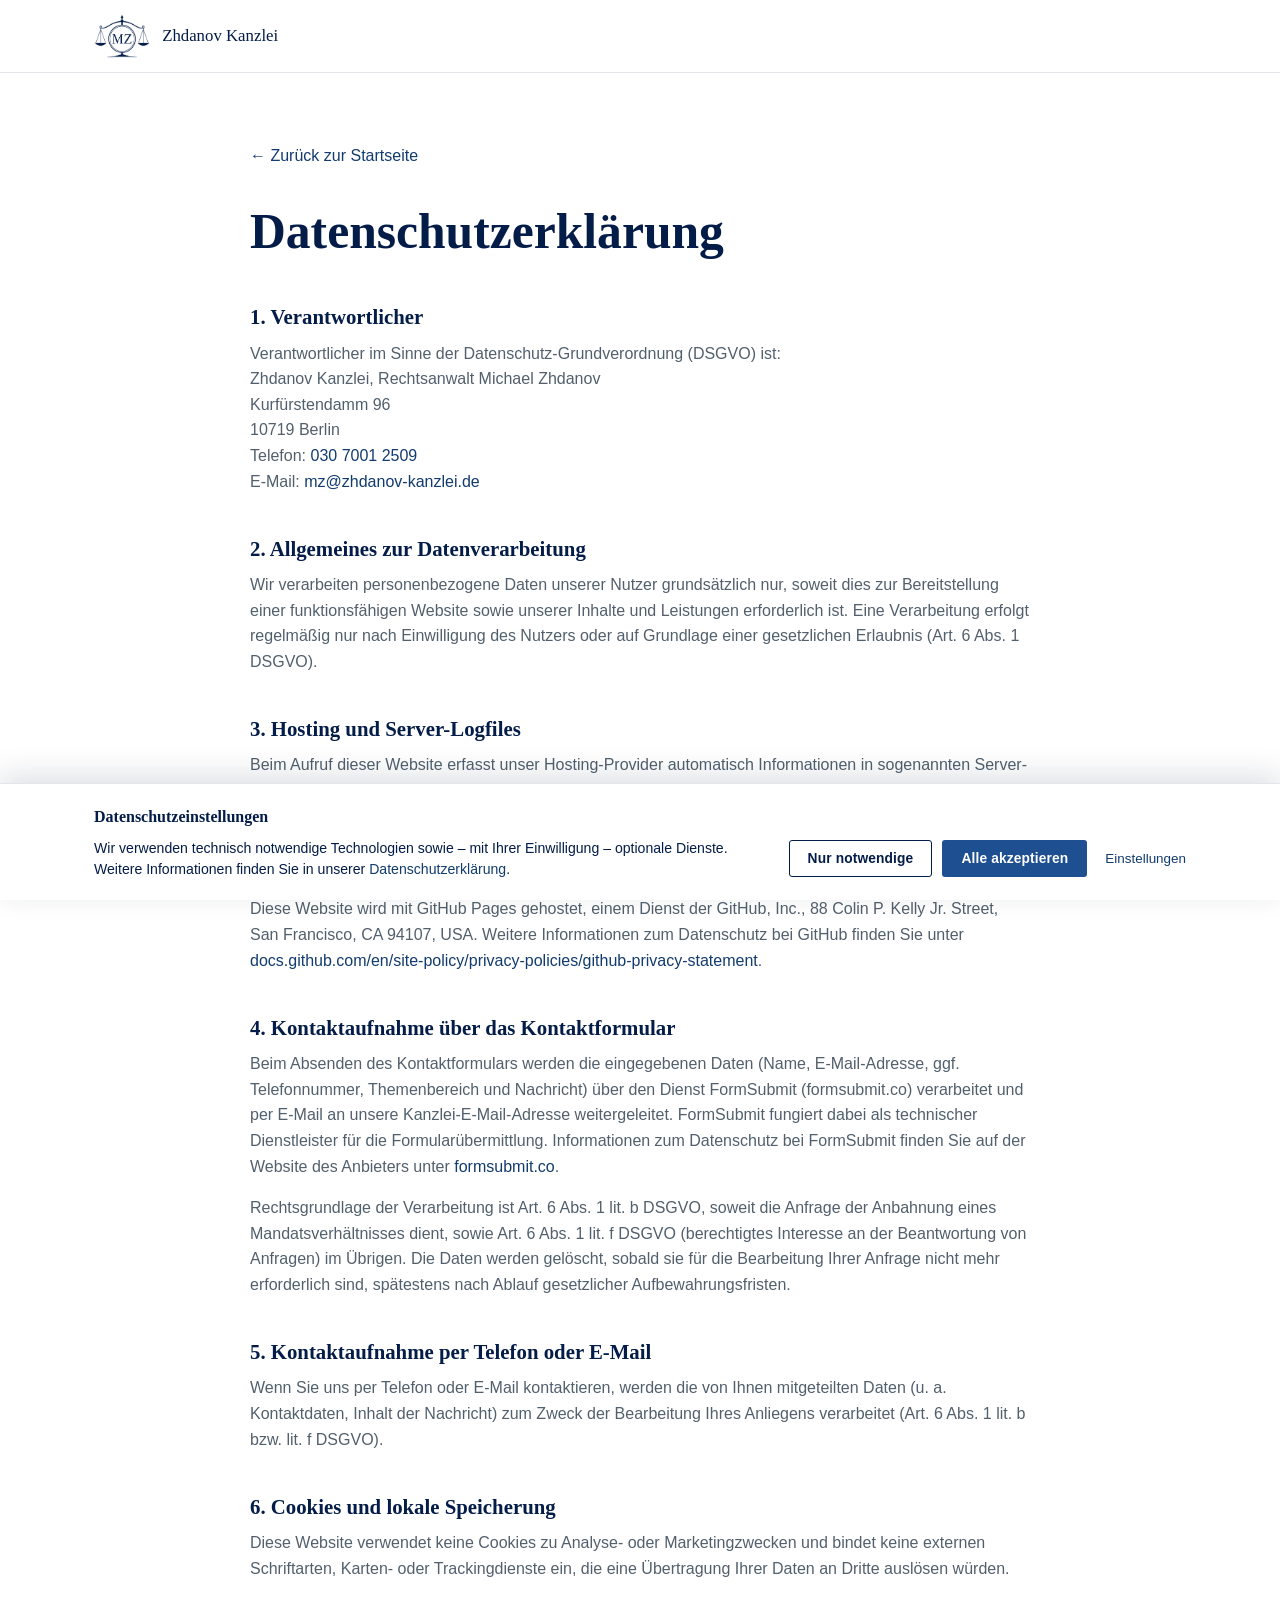
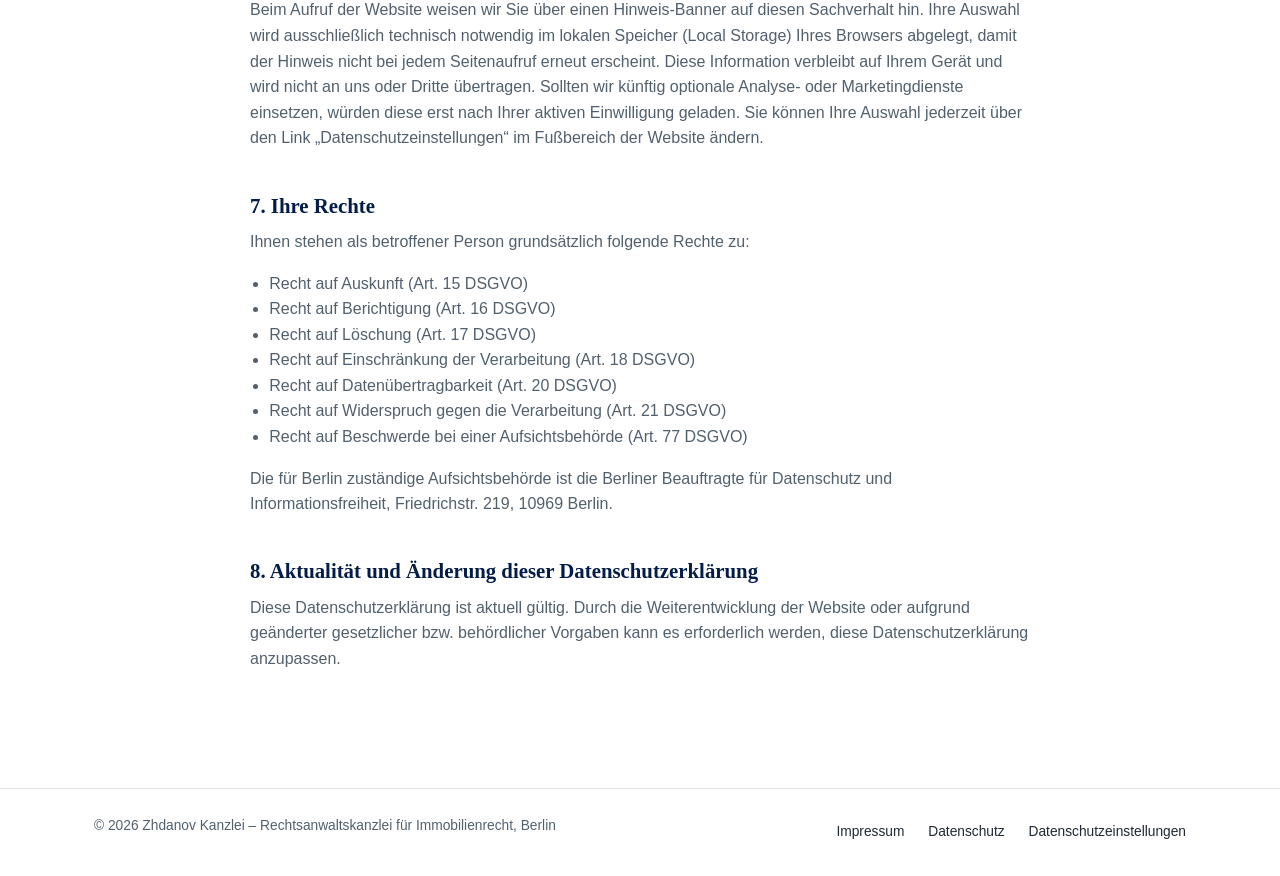
==== datenschutz.html @ c88f675e "Make the cookie banner full width on desktop Desktop: the banner is now a full-width bar anchored to" ====
<!DOCTYPE html>
<html lang="de">
<head>
<meta charset="UTF-8">
<meta name="viewport" content="width=device-width, initial-scale=1.0, viewport-fit=cover">
<title>Datenschutzerklärung | Zhdanov Kanzlei</title>
<meta name="robots" content="noindex">
<link rel="icon" type="image/png" sizes="32x32" href="img/favicon-32.png">
<link rel="icon" type="image/png" sizes="16x16" href="img/favicon-16.png">
<link rel="apple-touch-icon" sizes="180x180" href="img/favicon-180.png">
<link rel="stylesheet" href="css/styles.css">
</head>
<body>

<header class="site-header">
  <div class="container header-inner">
    <a href="index.html" class="brand">
      <img src="img/logo-mark-navy.png" alt="Zhdanov Kanzlei" class="brand-mark">
      <span class="brand-text">Zhdanov Kanzlei</span>
    </a>
  </div>
</header>

<main class="container legal-page">
  <a href="index.html" class="back-link">&larr; Zurück zur Startseite</a>
  <h1>Datenschutzerklärung</h1>

  <h2>1. Verantwortlicher</h2>
  <p>
    Verantwortlicher im Sinne der Datenschutz-Grundverordnung (DSGVO) ist:<br>
    Zhdanov Kanzlei, Rechtsanwalt Michael Zhdanov<br>
    Kurfürstendamm 96<br>
    10719 Berlin<br>
    Telefon: <a href="tel:+493070012509">030 7001 2509</a><br>
    E-Mail: <a href="mailto:mz@zhdanov-kanzlei.de">mz@zhdanov-kanzlei.de</a>
  </p>

  <h2>2. Allgemeines zur Datenverarbeitung</h2>
  <p>
    Wir verarbeiten personenbezogene Daten unserer Nutzer grundsätzlich nur, soweit dies
    zur Bereitstellung einer funktionsfähigen Website sowie unserer Inhalte und
    Leistungen erforderlich ist. Eine Verarbeitung erfolgt regelmäßig nur nach
    Einwilligung des Nutzers oder auf Grundlage einer gesetzlichen Erlaubnis
    (Art. 6 Abs. 1 DSGVO).
  </p>

  <h2>3. Hosting und Server-Logfiles</h2>
  <p>
    Beim Aufruf dieser Website erfasst unser Hosting-Provider automatisch Informationen
    in sogenannten Server-Logfiles, die Ihr Browser übermittelt (z. B. IP-Adresse,
    Datum und Uhrzeit der Anfrage, Browsertyp, verwendetes Betriebssystem, aufgerufene
    Seite). Diese Daten werden zur Sicherstellung eines störungsfreien Betriebs der
    Website sowie zur Verbesserung unseres Angebots verarbeitet (Art. 6 Abs. 1 lit. f
    DSGVO) und nicht mit anderen Datenquellen zusammengeführt.
  </p>
  <p>
    Diese Website wird mit GitHub Pages gehostet, einem Dienst der GitHub, Inc.,
    88 Colin P. Kelly Jr. Street, San Francisco, CA 94107, USA. Weitere Informationen
    zum Datenschutz bei GitHub finden Sie unter
    <a href="https://docs.github.com/en/site-policy/privacy-policies/github-privacy-statement" target="_blank" rel="noopener">docs.github.com/en/site-policy/privacy-policies/github-privacy-statement</a>.
  </p>

  <h2>4. Kontaktaufnahme über das Kontaktformular</h2>
  <p>
    Beim Absenden des Kontaktformulars werden die eingegebenen Daten (Name,
    E-Mail-Adresse, ggf. Telefonnummer, Themenbereich und Nachricht) über den
    Dienst FormSubmit (formsubmit.co) verarbeitet und per E-Mail an unsere
    Kanzlei-E-Mail-Adresse weitergeleitet. FormSubmit fungiert dabei als
    technischer Dienstleister für die Formularübermittlung. Informationen zum
    Datenschutz bei FormSubmit finden Sie auf der Website des Anbieters unter
    <a href="https://formsubmit.co" target="_blank" rel="noopener">formsubmit.co</a>.
  </p>
  <p>
    Rechtsgrundlage der Verarbeitung ist Art. 6 Abs. 1 lit. b DSGVO, soweit die Anfrage
    der Anbahnung eines Mandatsverhältnisses dient, sowie Art. 6 Abs. 1 lit. f DSGVO
    (berechtigtes Interesse an der Beantwortung von Anfragen) im Übrigen. Die Daten
    werden gelöscht, sobald sie für die Bearbeitung Ihrer Anfrage nicht mehr erforderlich
    sind, spätestens nach Ablauf gesetzlicher Aufbewahrungsfristen.
  </p>

  <h2>5. Kontaktaufnahme per Telefon oder E-Mail</h2>
  <p>
    Wenn Sie uns per Telefon oder E-Mail kontaktieren, werden die von Ihnen
    mitgeteilten Daten (u. a. Kontaktdaten, Inhalt der Nachricht) zum Zweck der
    Bearbeitung Ihres Anliegens verarbeitet (Art. 6 Abs. 1 lit. b bzw. lit. f DSGVO).
  </p>

  <h2>6. Cookies und lokale Speicherung</h2>
  <p>
    Diese Website verwendet keine Cookies zu Analyse- oder Marketingzwecken und bindet
    keine externen Schriftarten, Karten- oder Trackingdienste ein, die eine Übertragung
    Ihrer Daten an Dritte auslösen würden.
  </p>
  <p>
    Beim Aufruf der Website weisen wir Sie über einen Hinweis-Banner auf diesen Sachverhalt
    hin. Ihre Auswahl wird ausschließlich technisch notwendig im lokalen Speicher (Local
    Storage) Ihres Browsers abgelegt, damit der Hinweis nicht bei jedem Seitenaufruf erneut
    erscheint. Diese Information verbleibt auf Ihrem Gerät und wird nicht an uns oder Dritte
    übertragen. Sollten wir künftig optionale Analyse- oder Marketingdienste einsetzen, würden
    diese erst nach Ihrer aktiven Einwilligung geladen. Sie können Ihre Auswahl jederzeit über
    den Link &bdquo;Datenschutzeinstellungen&ldquo; im Fußbereich der Website ändern.
  </p>

  <h2>7. Ihre Rechte</h2>
  <p>Ihnen stehen als betroffener Person grundsätzlich folgende Rechte zu:</p>
  <ul>
    <li>Recht auf Auskunft (Art. 15 DSGVO)</li>
    <li>Recht auf Berichtigung (Art. 16 DSGVO)</li>
    <li>Recht auf Löschung (Art. 17 DSGVO)</li>
    <li>Recht auf Einschränkung der Verarbeitung (Art. 18 DSGVO)</li>
    <li>Recht auf Datenübertragbarkeit (Art. 20 DSGVO)</li>
    <li>Recht auf Widerspruch gegen die Verarbeitung (Art. 21 DSGVO)</li>
    <li>Recht auf Beschwerde bei einer Aufsichtsbehörde (Art. 77 DSGVO)</li>
  </ul>
  <p>
    Die für Berlin zuständige Aufsichtsbehörde ist die Berliner Beauftragte für
    Datenschutz und Informationsfreiheit, Friedrichstr. 219, 10969 Berlin.
  </p>

  <h2>8. Aktualität und Änderung dieser Datenschutzerklärung</h2>
  <p>
    Diese Datenschutzerklärung ist aktuell gültig. Durch die Weiterentwicklung der
    Website oder aufgrund geänderter gesetzlicher bzw. behördlicher Vorgaben kann es
    erforderlich werden, diese Datenschutzerklärung anzupassen.
  </p>
</main>

<footer class="site-footer">
  <div class="container footer-inner">
    <p>&copy; <span id="year"></span> Zhdanov Kanzlei &ndash; Rechtsanwaltskanzlei für Immobilienrecht, Berlin</p>
    <nav class="footer-nav">
      <a href="impressum.html">Impressum</a>
      <a href="datenschutz.html">Datenschutz</a>
      <button type="button" class="footer-cookie-link" id="footer-cookie-settings">Datenschutzeinstellungen</button>
    </nav>
  </div>
</footer>

<div class="cookie-banner" id="cookie-banner" role="dialog" aria-live="polite" aria-labelledby="cookie-banner-heading" aria-describedby="cookie-banner-text" hidden>
  <div class="cookie-banner-inner">
    <p class="cookie-banner-heading" id="cookie-banner-heading">Datenschutzeinstellungen</p>

    <div id="cookie-banner-actions" class="cookie-banner-row">
      <p class="cookie-banner-text" id="cookie-banner-text">
        Wir verwenden technisch notwendige Technologien sowie &ndash; mit Ihrer Einwilligung
        &ndash; optionale Dienste. Weitere Informationen finden Sie in unserer
        <a href="datenschutz.html">Datenschutzerklärung</a>.
      </p>
      <div class="cookie-banner-controls">
        <div class="cookie-banner-buttons">
          <button type="button" class="btn btn-outline cookie-btn" id="cookie-accept-necessary">Nur notwendige</button>
          <button type="button" class="btn btn-primary cookie-btn" id="cookie-accept-all">Alle akzeptieren</button>
        </div>
        <button type="button" class="cookie-settings-link" id="cookie-open-settings">Einstellungen</button>
      </div>
    </div>

    <div id="cookie-banner-settings" class="cookie-banner-row" hidden>
      <div class="cookie-banner-settings-copy">
        <div class="cookie-category">
          <div class="cookie-category-head">
            <span class="cookie-category-name">Notwendig</span>
            <span class="cookie-category-status">Immer aktiv</span>
          </div>
          <p class="cookie-category-desc">
            Erforderlich für den grundlegenden Betrieb der Website, z.&nbsp;B. um Ihre
            Cookie-Einstellungen zu speichern.
          </p>
        </div>
        <p class="cookie-settings-note">
          Aktuell setzen wir keine optionalen Analyse- oder Marketingtechnologien ein, die
          Ihrer Einwilligung bedürfen.
        </p>
      </div>
      <div class="cookie-banner-controls">
        <button type="button" class="btn btn-primary cookie-btn" id="cookie-save-settings">Auswahl speichern</button>
      </div>
    </div>
  </div>
</div>

<script src="js/cookie-consent.js"></script>
<script src="js/script.js"></script>
</body>
</html>
---- css/styles.css ----
/* ---------- Grundlagen ---------- */
:root {
  --navy: #031c48;
  --navy-light: #0d2e66;
  --navy-lighter: #17407f;
  --gold: #1d4f91;
  --gold-light: #7ba7de;
  --gold-dark: #123b6e;
  --bg: #ffffff;
  --bg-alt: #f5f7fa;
  --text: #1f2933;
  --text-muted: #52606d;
  --white: #ffffff;
  --border: #e2e6eb;
  --radius: 3px;
  --serif: Georgia, "Times New Roman", Times, serif;
  --sans: -apple-system, BlinkMacSystemFont, "Segoe UI", Roboto, Helvetica, Arial, sans-serif;
  --max-width: 1140px;
}

* { box-sizing: border-box; }
html { scroll-behavior: smooth; }

body {
  margin: 0;
  font-family: var(--sans);
  color: var(--text);
  background: var(--bg);
  line-height: 1.6;
  -webkit-font-smoothing: antialiased;
  overflow-wrap: break-word;
}

h1, h2, h3 {
  font-family: var(--serif);
  color: var(--navy);
  line-height: 1.25;
  margin: 0 0 0.5em;
  overflow-wrap: break-word;
  -webkit-hyphens: auto;
  hyphens: auto;
}

h1 {
  font-size: clamp(2rem, 4.5vw, 3.1rem);
  hyphens: manual;
  -webkit-hyphens: manual;
  overflow-wrap: normal;
  word-break: normal;
}
h2 { font-size: clamp(1.6rem, 3vw, 2.3rem); }
h3 { font-size: 1.2rem; }

p { margin: 0 0 1em; }
a { color: var(--gold-dark); text-decoration: none; }
a:hover { text-decoration: underline; }

img { max-width: 100%; display: block; }

.container {
  max-width: var(--max-width);
  margin: 0 auto;
  padding: 0 24px;
}

.section { padding: 88px 0; }
.section-alt { background: var(--bg-alt); }
.section-dark {
  background: var(--navy);
  color: #dbe2ea;
}
.section-dark h2 { color: var(--white); }

.section-eyebrow {
  text-transform: uppercase;
  letter-spacing: 0.12em;
  font-size: 0.78rem;
  font-weight: 600;
  color: var(--gold-dark);
  margin: 0 0 0.6em;
}
.section-dark .section-eyebrow { color: var(--gold-light); }

.section-lead {
  max-width: 640px;
  color: var(--text-muted);
  font-size: 1.05rem;
}


/* ---------- Buttons ---------- */
.btn {
  display: inline-block;
  padding: 14px 30px;
  border-radius: var(--radius);
  font-weight: 600;
  font-size: 0.98rem;
  letter-spacing: 0.01em;
  border: 1px solid transparent;
  cursor: pointer;
  transition: background 0.15s ease, color 0.15s ease, border-color 0.15s ease;
}

.btn-primary {
  background: var(--gold);
  color: var(--white);
}
.btn-primary:hover {
  background: var(--gold-dark);
  text-decoration: none;
}

.btn-outline {
  background: transparent;
  color: var(--navy);
  border-color: var(--navy);
}
.btn-outline:hover {
  background: var(--navy);
  color: var(--white);
  text-decoration: none;
}

.btn-block { width: 100%; }

/* ---------- Header ---------- */
.site-header {
  position: sticky;
  top: 0;
  z-index: 100;
  background: var(--white);
  border-bottom: 1px solid var(--border);
  transition: box-shadow 0.2s ease;
}
.site-header.is-scrolled { box-shadow: 0 4px 18px rgba(16,35,61,0.08); }

.header-inner {
  display: flex;
  align-items: center;
  gap: 24px;
  padding-top: 14px;
  padding-bottom: 14px;
}

.brand {
  display: flex;
  align-items: center;
  gap: 12px;
  color: var(--navy);
}
.brand:hover { text-decoration: none; }

.brand-mark {
  height: 44px;
  width: auto;
  flex-shrink: 0;
}

.brand-text {
  display: flex;
  flex-direction: column;
  font-family: var(--serif);
  font-size: 1.05rem;
  line-height: 1.2;
  color: var(--navy);
}
.brand-text small {
  font-family: var(--sans);
  color: var(--text-muted);
  font-size: 0.68rem;
  letter-spacing: 0.05em;
  text-transform: uppercase;
  margin-top: 2px;
}

.main-nav {
  display: flex;
  gap: 28px;
  margin-left: auto;
}
.main-nav a {
  color: var(--text);
  font-size: 0.94rem;
  font-weight: 500;
}
.main-nav a:hover { color: var(--gold); text-decoration: none; }

.header-phone {
  color: var(--gold);
  font-weight: 600;
  font-size: 0.92rem;
  white-space: nowrap;
}

.nav-toggle {
  display: none;
  flex-direction: column;
  justify-content: center;
  gap: 5px;
  width: 34px;
  height: 34px;
  background: none;
  border: none;
  cursor: pointer;
  padding: 0;
}
.nav-toggle span {
  display: block;
  height: 2px;
  background: var(--navy);
  border-radius: 2px;
}

/* ---------- Hero ---------- */
.hero {
  background: var(--white);
  color: var(--text);
  padding: 96px 0;
}
.hero-inner { max-width: 760px; }
.hero .eyebrow {
  text-transform: uppercase;
  letter-spacing: 0.14em;
  font-size: 0.8rem;
  font-weight: 600;
  color: var(--gold);
  margin-bottom: 0.8em;
}
.hero h1 { color: var(--navy); }
.hero-lead {
  font-size: 1.12rem;
  color: var(--text-muted);
  max-width: 520px;
}
.hero-actions {
  display: flex;
  gap: 16px;
  flex-wrap: wrap;
  margin-top: 2em;
}
.hero-actions .btn {
  min-width: 260px;
  text-align: center;
}

/* ---------- Trust bar ---------- */
.trust-bar {
  background: var(--white);
  border-bottom: 1px solid var(--border);
}
.trust-bar-inner {
  display: flex;
  flex-wrap: wrap;
  gap: 12px 36px;
  justify-content: center;
  padding: 20px 24px;
  font-family: var(--serif);
  color: var(--navy);
  font-size: 0.95rem;
  letter-spacing: 0.02em;
}
@media (max-width: 767px) {
  .trust-bar { display: none; }
}

/* ---------- Cards ---------- */
.card-grid {
  display: grid;
  grid-template-columns: repeat(auto-fit, minmax(260px, 1fr));
  gap: 28px;
  margin-top: 3em;
}

.card {
  background: var(--white);
  border: 1px solid var(--border);
  border-radius: var(--radius);
  padding: 24px 26px;
  transition: border-color 0.15s ease, transform 0.15s ease;
}
.card:hover {
  border-color: var(--gold);
  transform: translateY(-2px);
}

.card h3 { margin-top: 0; margin-bottom: 0.4em; }
.card p { color: var(--text-muted); margin: 0; font-size: 0.96rem; }

.disclaimer-note {
  margin-top: 2.5em;
  padding-top: 1.5em;
  border-top: 1px solid var(--border);
  color: var(--text-muted);
  font-size: 0.86rem;
  max-width: 720px;
}

/* ---------- About ---------- */
.about-logo {
  display: block;
  width: 100%;
  max-width: 320px;
  height: auto;
  margin: 0 auto 3.5em;
}

.about-block {
  display: flex;
  gap: 56px;
  align-items: center;
}
.about-block + .about-block {
  margin-top: 4em;
  padding-top: 4em;
  border-top: 1px solid var(--border);
}
.about-block.reverse { flex-direction: row-reverse; }
.about-block .about-media {
  flex: 0 0 260px;
  display: flex;
  justify-content: center;
}
.about-block .about-content { flex: 1 1 auto; min-width: 0; }
.about-block .about-content h3 { margin-top: 0; }

.about-portrait {
  width: 220px;
  height: 220px;
  border-radius: 50%;
  background: var(--navy);
  color: var(--gold-light);
  font-family: var(--serif);
  font-size: 3.2rem;
  display: flex;
  align-items: center;
  justify-content: center;
  border: 6px solid var(--white);
  box-shadow: 0 8px 24px rgba(16,35,61,0.18);
  overflow: hidden;
}
.about-portrait img {
  width: 100%;
  height: 100%;
  object-fit: cover;
  border-radius: 50%;
}

.about-photo {
  width: 100%;
  aspect-ratio: 4 / 5;
  border-radius: 6px;
  background: linear-gradient(160deg, var(--navy) 0%, var(--navy-lighter) 100%);
  color: var(--gold-light);
  display: flex;
  align-items: center;
  justify-content: center;
  box-shadow: 0 8px 24px rgba(16,35,61,0.18);
  overflow: hidden;
}
.about-photo img {
  width: 100%;
  height: 100%;
  object-fit: cover;
}

/* ---------- Reviews ---------- */
.reviews.section { padding: 56px 0; }

.reviews-list {
  max-width: 760px;
  margin-top: 2em;
}

.review { padding: 1.1em 0; }
.review:first-child { padding-top: 0; }
.review:last-child { padding-bottom: 0; }
.review + .review { border-top: 1px solid var(--border); }

.review-head {
  display: flex;
  align-items: center;
  gap: 12px;
  margin-bottom: 0.7em;
}
.review-avatar {
  display: flex;
  align-items: center;
  justify-content: center;
  flex-shrink: 0;
  width: 36px;
  height: 36px;
  border-radius: 50%;
  background: rgba(3, 28, 72, 0.08);
  color: var(--navy);
  font-family: var(--sans);
  font-size: 0.72rem;
  font-weight: 600;
  letter-spacing: 0.02em;
}
.review-stars {
  color: var(--gold);
  font-size: 0.82rem;
  letter-spacing: 2px;
}

.review-title {
  color: var(--navy);
  font-size: 1.05rem;
  margin: 0 0 0.25em;
}
.review-area {
  color: var(--text-muted);
  font-size: 0.8rem;
  text-transform: uppercase;
  letter-spacing: 0.06em;
  margin: 0 0 0.5em;
}
.review-text {
  color: var(--text);
  font-size: 0.96rem;
  line-height: 1.55;
  margin: 0 0 0.5em;
}
.review-footer {
  color: var(--text-muted);
  font-size: 0.82rem;
  margin: 0;
}

.reviews-more {
  display: inline-block;
  margin-top: 1.6em;
  font-size: 0.9rem;
  color: var(--gold-dark);
}

@media (max-width: 760px) {
  .reviews.section { padding: 36px 0; }
  .reviews-list { margin-top: 1.5em; }
  .review { padding: 1em 0; }
  .review-avatar { width: 32px; height: 32px; font-size: 0.68rem; }
  .review-title { font-size: 1rem; }
  .review-text { font-size: 0.94rem; line-height: 1.5; }
  .reviews-more { margin-top: 1.3em; }
}

/* ---------- Kontakt ---------- */
.kontakt-grid {
  display: grid;
  grid-template-columns: 1.1fr 0.9fr;
  gap: 56px;
}

.kontakt-list {
  list-style: none;
  padding: 0;
  margin: 2em 0 0;
  display: grid;
  gap: 22px;
}
.kontakt-list strong {
  display: block;
  color: var(--gold-light);
  font-size: 0.78rem;
  text-transform: uppercase;
  letter-spacing: 0.08em;
  margin-bottom: 4px;
}
.kontakt-list a { color: #dbe2ea; }
.kontakt-list a:hover { color: var(--gold-light); }

.kontakt-photo {
  width: 100%;
  aspect-ratio: 4 / 3;
  object-fit: cover;
  border-radius: 4px;
  margin-top: 2.5em;
  box-shadow: 0 12px 32px rgba(0,0,0,0.25);
}

.kontakt-form {
  background: var(--white);
  color: var(--text);
  border-radius: var(--radius);
  padding: 34px;
}
.kontakt-form .section-eyebrow { color: var(--gold-dark); }
.kontakt-form h2 { color: var(--navy); font-size: 1.15rem; margin-bottom: 0.8em; }

.form-row { margin-bottom: 18px; }
.form-row-split {
  display: grid;
  grid-template-columns: 1fr 1fr;
  gap: 18px;
}
.form-row-split .form-row { margin-bottom: 0; }

label {
  display: block;
  font-size: 0.86rem;
  font-weight: 600;
  color: var(--navy);
  margin-bottom: 6px;
}

input[type="text"],
input[type="email"],
input[type="tel"],
select,
textarea {
  width: 100%;
  padding: 11px 13px;
  border: 1px solid var(--border);
  border-radius: var(--radius);
  font-family: var(--sans);
  font-size: 0.96rem;
  background: var(--bg);
  color: var(--text);
}
input:focus, select:focus, textarea:focus {
  outline: 2px solid var(--gold-dark);
  outline-offset: 1px;
  border-color: var(--gold-dark);
  background: var(--white);
}
textarea { resize: vertical; }

.form-row-checkbox {
  display: flex;
  gap: 10px;
  align-items: flex-start;
}
.form-row-checkbox input {
  margin-top: 4px;
  flex-shrink: 0;
}
.form-row-checkbox label {
  font-weight: 400;
  font-size: 0.86rem;
  color: var(--text-muted);
}

.form-note {
  font-size: 0.88rem;
  font-weight: 600;
  min-height: 1.2em;
  color: var(--gold-dark);
}
.form-note.error { color: #b3422f; }

.form-hint {
  font-size: 0.8rem;
  color: var(--text-muted);
  margin-top: 12px;
  margin-bottom: 0;
}

/* ---------- Footer ---------- */
.site-footer {
  background: var(--white);
  color: var(--text-muted);
  border-top: 1px solid var(--border);
  padding: 26px 0;
}
.footer-inner {
  display: flex;
  flex-wrap: wrap;
  gap: 12px 24px;
  justify-content: space-between;
  align-items: center;
  font-size: 0.86rem;
}
.footer-nav a {
  color: var(--text);
  margin-left: 20px;
}
.footer-nav a:first-child { margin-left: 0; }

.footer-cookie-link {
  margin-left: 20px;
  padding: 0;
  border: none;
  background: none;
  font-family: inherit;
  font-size: inherit;
  color: var(--text);
  cursor: pointer;
}
.footer-cookie-link:hover { text-decoration: underline; }

/* ---------- Cookie consent banner ---------- */
.cookie-banner {
  position: fixed;
  left: 0;
  right: 0;
  bottom: 0;
  z-index: 800;
  width: 100%;
  max-height: calc(100vh - 32px);
  overflow-y: auto;
  background: var(--white);
  border-top: 1px solid var(--border);
  box-shadow: 0 -8px 28px rgba(16, 35, 61, 0.14);
}
.cookie-banner-inner {
  max-width: var(--max-width);
  margin: 0 auto;
  padding: 20px 24px;
}

.cookie-banner-heading {
  font-family: var(--serif);
  color: var(--navy);
  font-size: 1rem;
  font-weight: 700;
  margin: 0 0 0.5em;
}

.cookie-banner-row {
  display: flex;
  align-items: center;
  gap: 32px;
}
.cookie-banner-row[hidden] { display: none; }
.cookie-banner-text {
  flex: 1 1 420px;
  color: var(--navy);
  font-size: 0.88rem;
  line-height: 1.5;
  margin: 0;
}
.cookie-banner-settings-copy { flex: 1 1 420px; }

.cookie-banner-controls {
  display: flex;
  align-items: center;
  gap: 18px;
  flex-shrink: 0;
}
.cookie-banner-buttons {
  display: flex;
  gap: 10px;
}
.cookie-btn {
  padding: 10px 18px;
  font-size: 0.86rem;
  white-space: nowrap;
}

.cookie-settings-link {
  padding: 0;
  border: none;
  background: none;
  font-family: inherit;
  font-size: 0.84rem;
  color: var(--gold-dark);
  cursor: pointer;
  white-space: nowrap;
}
.cookie-settings-link:hover { text-decoration: underline; }

.cookie-category {
  padding-bottom: 0.7em;
  margin-bottom: 0.7em;
  border-bottom: 1px solid var(--border);
}
.cookie-category-head {
  display: flex;
  align-items: center;
  justify-content: space-between;
  gap: 12px;
  margin-bottom: 0.35em;
}
.cookie-category-name {
  color: var(--navy);
  font-weight: 600;
  font-size: 0.92rem;
}
.cookie-category-status {
  color: var(--text-muted);
  font-size: 0.7rem;
  text-transform: uppercase;
  letter-spacing: 0.06em;
  white-space: nowrap;
}
.cookie-category-desc {
  color: var(--text-muted);
  font-size: 0.84rem;
  line-height: 1.5;
  margin: 0;
}
.cookie-settings-note {
  color: var(--text-muted);
  font-size: 0.84rem;
  line-height: 1.5;
  margin: 0;
}

@media (max-width: 760px) {
  .cookie-banner {
    left: 16px;
    right: 16px;
    bottom: calc(16px + env(safe-area-inset-bottom));
    width: auto;
    border-top: none;
    border: 1px solid var(--border);
    border-radius: 8px;
    box-shadow: 0 12px 32px rgba(16, 35, 61, 0.18);
  }
  .cookie-banner-inner { max-width: none; padding: 18px 18px; }
  .cookie-banner-row { flex-direction: column; align-items: stretch; gap: 14px; }
  .cookie-banner-text,
  .cookie-banner-settings-copy { flex: auto; }
  .cookie-banner-controls { flex-direction: column; align-items: stretch; gap: 12px; }
  .cookie-banner-buttons { flex-direction: column; }
  .cookie-btn { width: 100%; }
  .cookie-settings-link { text-align: center; }
}

/* ---------- Legal pages ---------- */
.legal-page {
  padding: 70px 0 100px;
  max-width: 780px;
  margin: 0 auto;
}
.legal-page h1 { margin-bottom: 0.3em; }
.legal-page h2 {
  font-size: 1.3rem;
  margin-top: 2em;
}
.legal-page p, .legal-page li { color: var(--text-muted); }
.legal-page ul { padding-left: 1.2em; }
.back-link { display: inline-block; margin-bottom: 2em; }
.placeholder {
  background: #fdf1e0;
  color: #7a5210;
  padding: 1px 6px;
  border-radius: 3px;
  font-weight: 600;
}

/* ---------- Responsive ---------- */
@media (max-width: 900px) {
  .about-block, .about-block.reverse {
    flex-direction: column;
    align-items: flex-start;
  }
  .about-block .about-media { flex-basis: auto; width: 200px; }
  .about-portrait { width: 150px; height: 150px; font-size: 2.2rem; }
  .kontakt-grid { grid-template-columns: 1fr; }
}

@media (max-width: 760px) {
  .main-nav {
    position: absolute;
    top: 100%;
    left: 0;
    right: 0;
    background: var(--white);
    flex-direction: column;
    padding: 12px 24px 20px;
    gap: 14px;
    display: none;
    border-bottom: 1px solid var(--border);
    box-shadow: 0 4px 18px rgba(16,35,61,0.08);
  }
  .main-nav a { color: var(--text); }
  .main-nav.is-open { display: flex; }
  .nav-toggle { display: flex; }
  .header-phone { display: none; }
  .form-row-split { grid-template-columns: 1fr; }
  .section { padding: 60px 0; }

  .hero { padding-top: 48px; }

  .hero h1 {
    font-size: clamp(30px, 9.5vw, 42px);
    line-height: 1.06;
    word-break: normal;
    overflow-wrap: normal;
    hyphens: none;
    -webkit-hyphens: none;
  }

  .card { padding: 18px 20px; }
  .card-grid { gap: 18px; }

  .about-block:not(.reverse) { gap: 36px; }
  .about-block:not(.reverse) .about-media {
    width: 82%;
    align-self: flex-start;
  }

  .about-logo {
    max-width: 210px;
    margin: 0 auto 1.75em;
  }
  #ueber-uns { padding-top: 36px; }
}
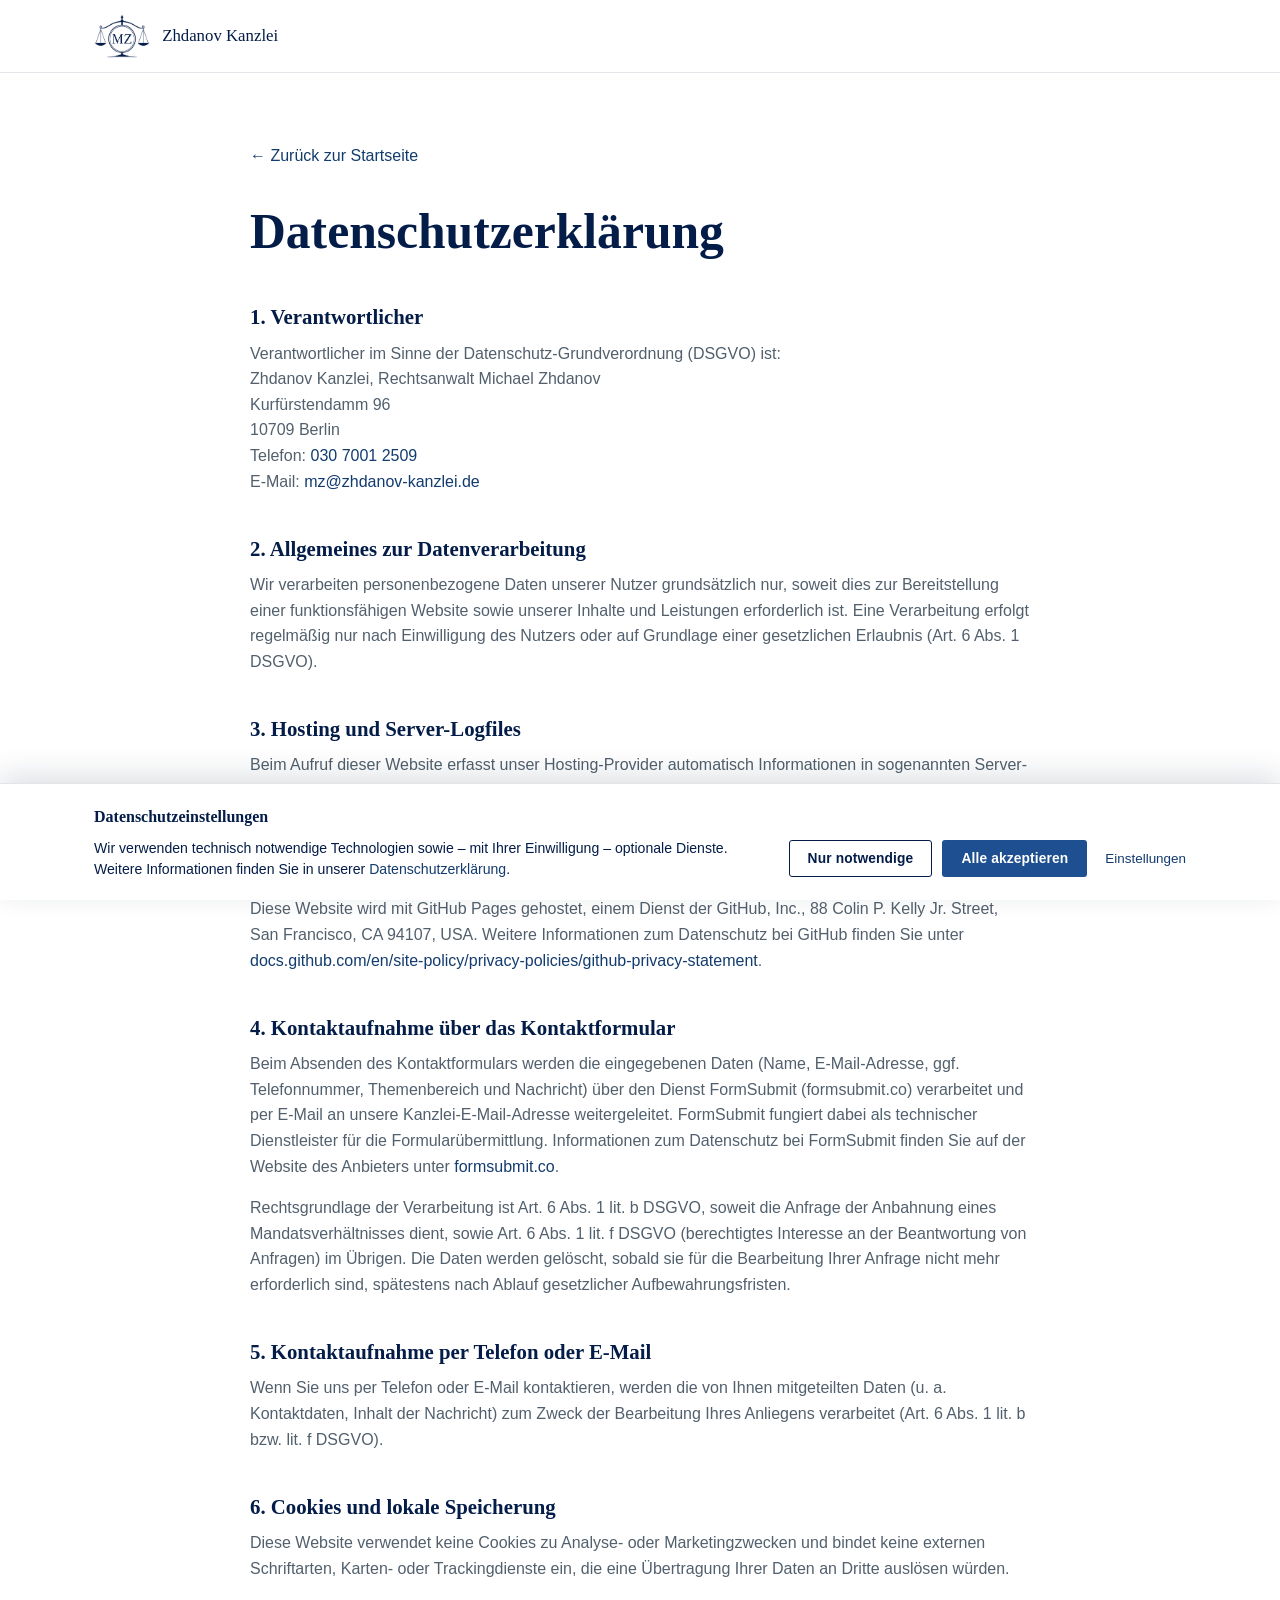
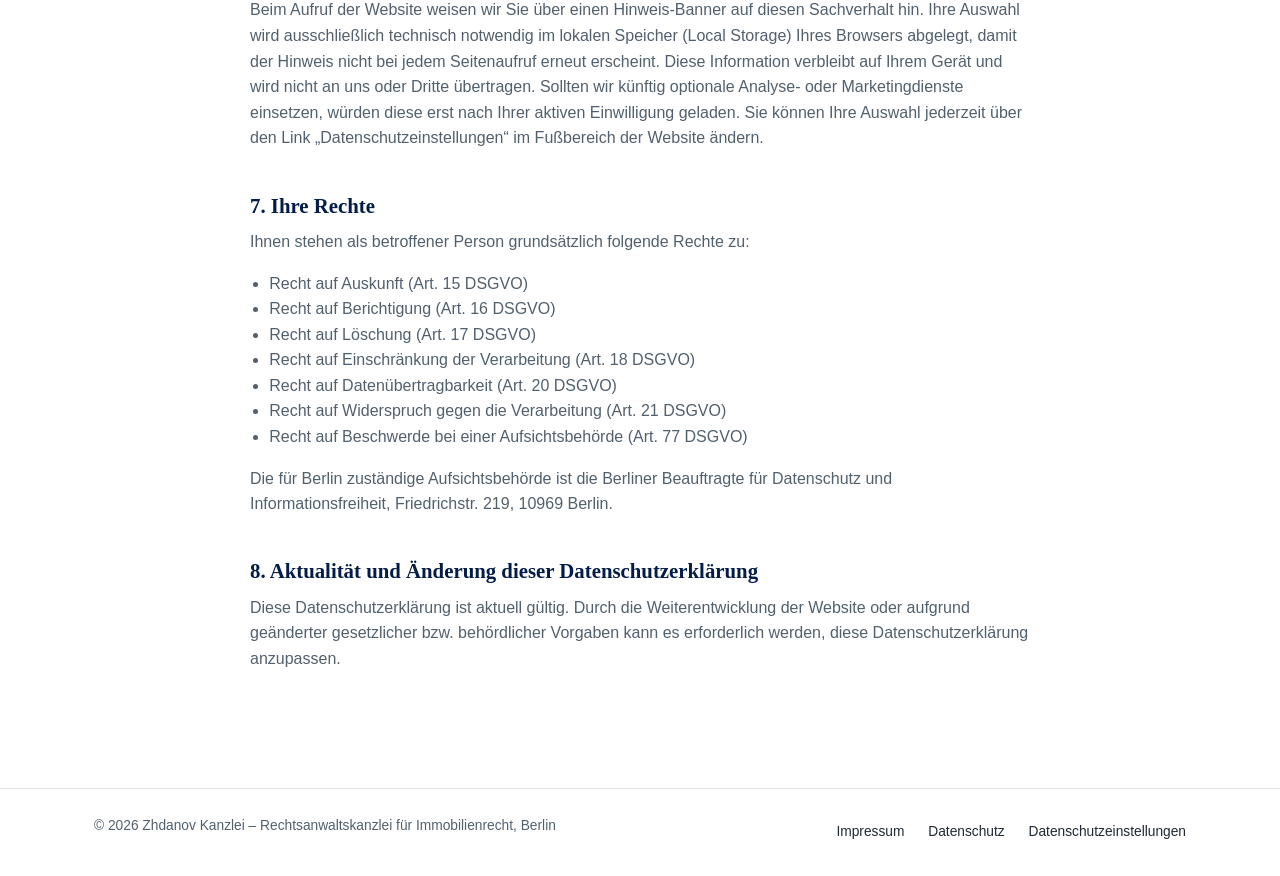
==== commit a4a5f170: "Correct postal code 10719 -> 10709 Berlin everywhere Updated all 4 occurrences: homepage Kontakt add" ====
--- a/datenschutz.html
+++ b/datenschutz.html
@@ -30,7 +30,7 @@
     Verantwortlicher im Sinne der Datenschutz-Grundverordnung (DSGVO) ist:<br>
     Zhdanov Kanzlei, Rechtsanwalt Michael Zhdanov<br>
     Kurfürstendamm 96<br>
-    10719 Berlin<br>
+    10709 Berlin<br>
     Telefon: <a href="tel:+493070012509">030 7001 2509</a><br>
     E-Mail: <a href="mailto:mz@zhdanov-kanzlei.de">mz@zhdanov-kanzlei.de</a>
   </p>
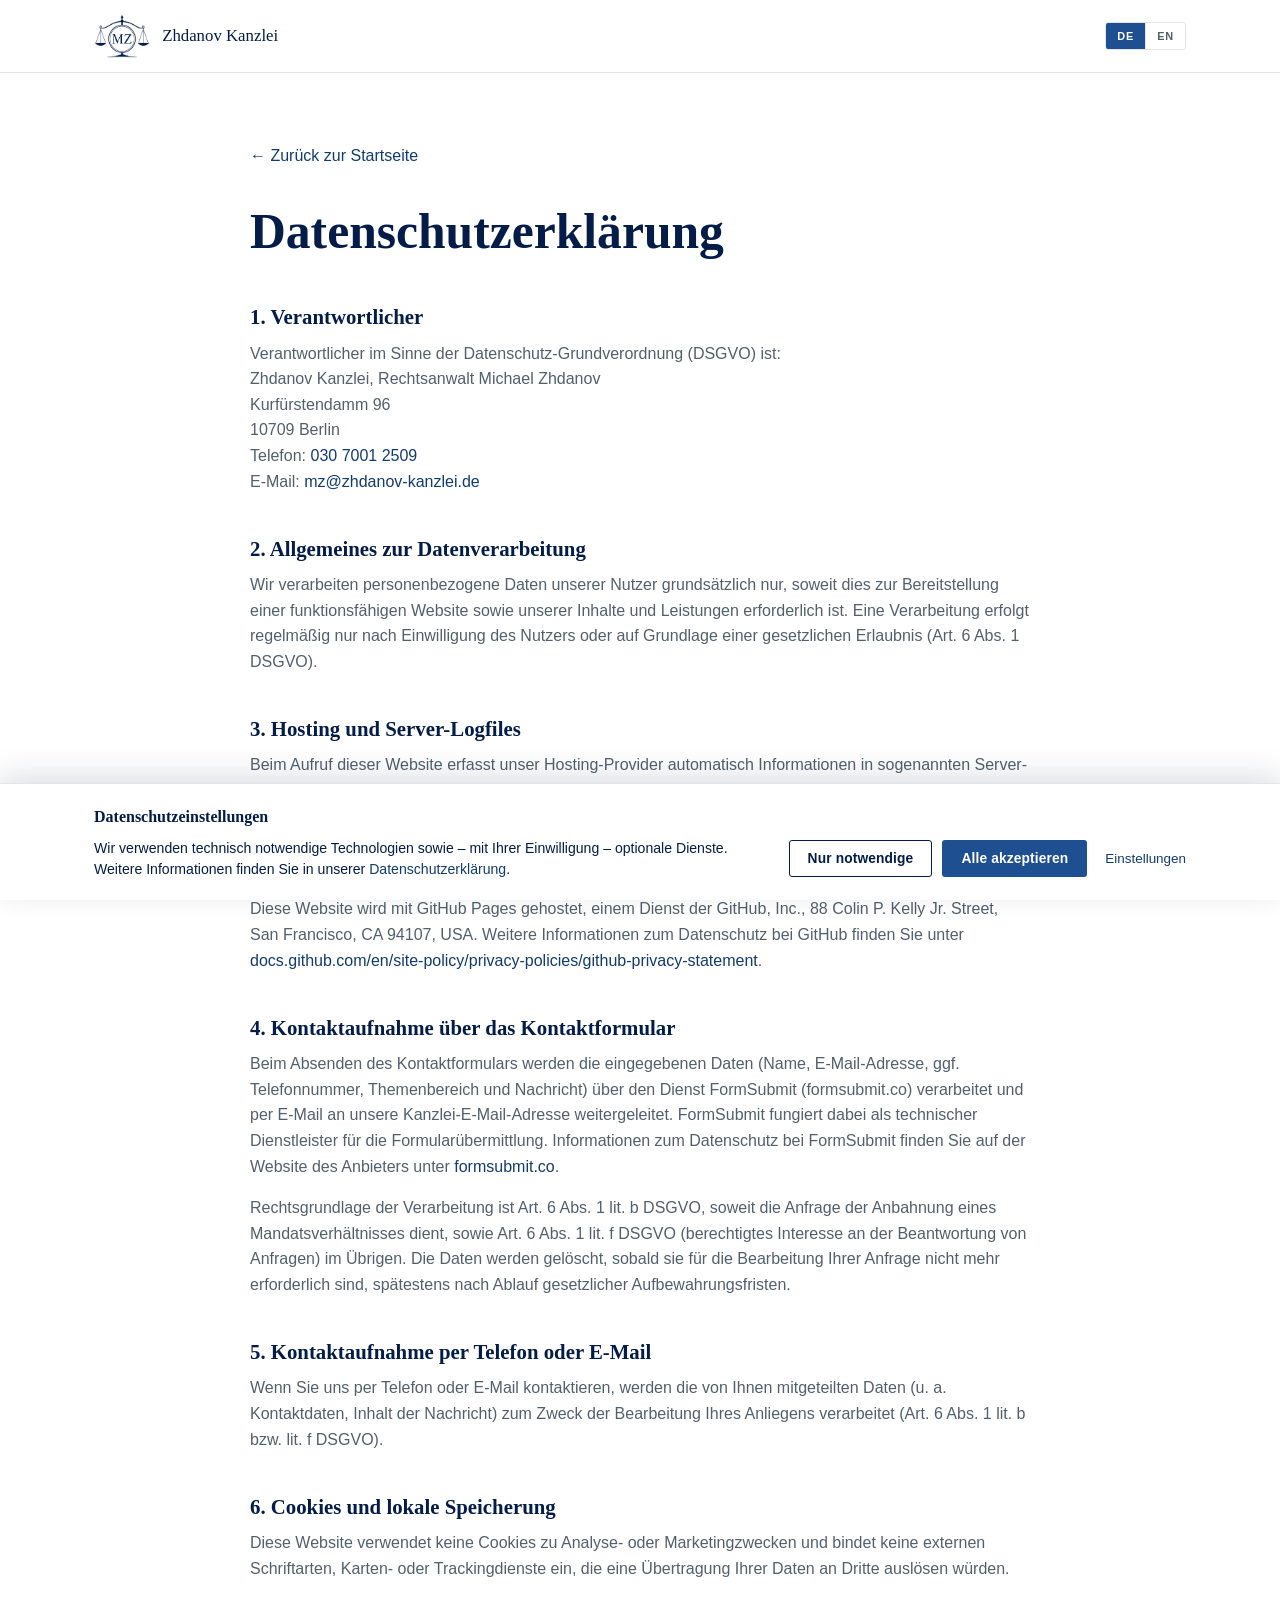
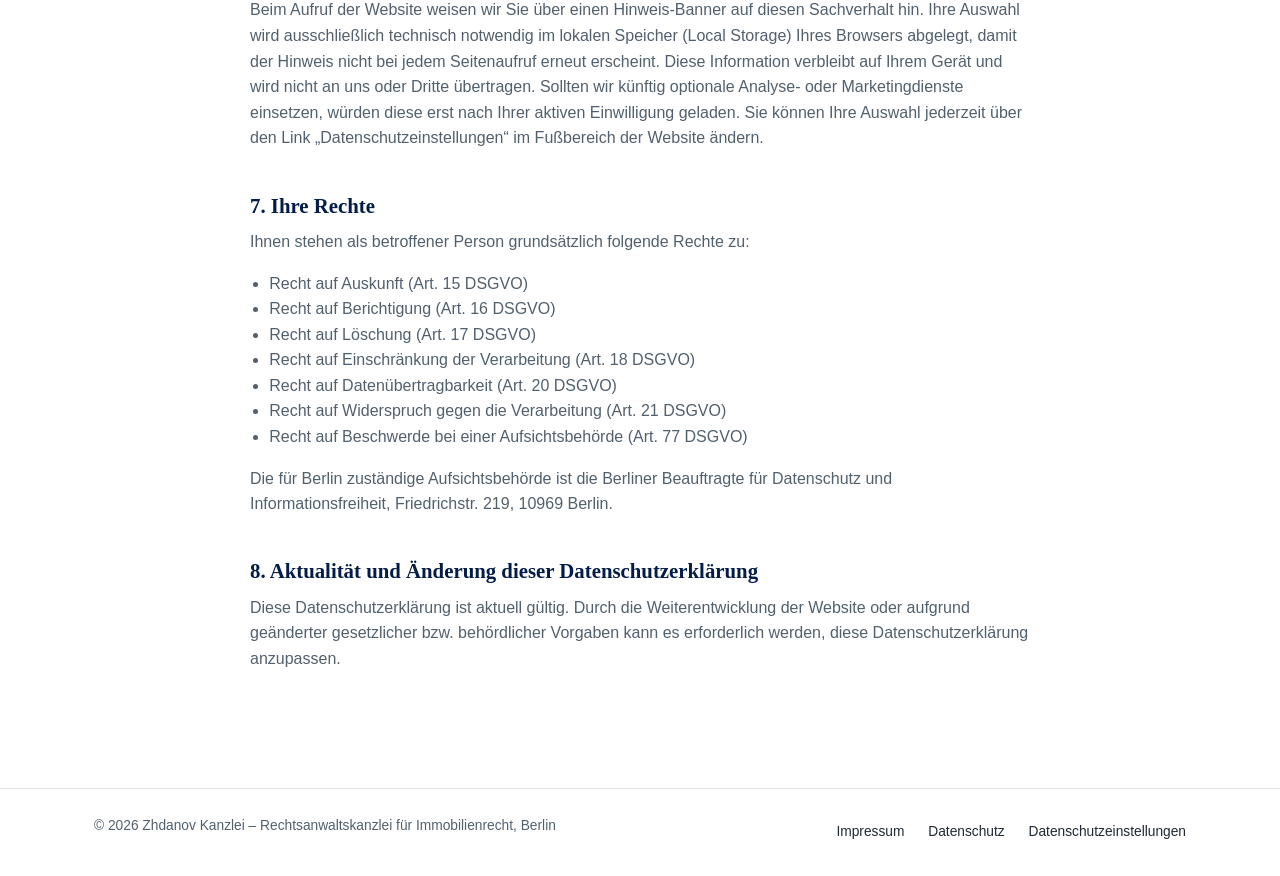
==== commit 24e04022: "Add a DE/EN switch of the site's own instead of Transable's widget Transable ships a floating pill o" ====
--- a/datenschutz.html
+++ b/datenschutz.html
@@ -8,7 +8,16 @@
 <link rel="icon" type="image/png" sizes="32x32" href="img/favicon-32.png">
 <link rel="icon" type="image/png" sizes="16x16" href="img/favicon-16.png">
 <link rel="apple-touch-icon" sizes="180x180" href="img/favicon-180.png">
-<link rel="stylesheet" href="css/styles.css">
+<link rel="stylesheet" href="css/styles.css?v=2">
+<!-- Transable translates the page. Deliberately in the <head> and without
+     async/defer: only there can the plugin hold the page before the first paint,
+     so a visitor reading English never sees German being corrected. The language
+     switch itself belongs to this site (js/lang-switch.js). -->
+<script src="https://transable.to/api/v1/plugin/plugin.js"
+        api-key="TRANSABLE_API_KEY"
+        data-selector="custom"
+        data-source-lang="de"
+        data-translate-ignore></script>
 </head>
 <body>
 
@@ -181,5 +190,6 @@
 
 <script src="js/cookie-consent.js"></script>
 <script src="js/script.js"></script>
+<script src="js/lang-switch.js"></script>
 </body>
 </html>
--- a/css/styles.css
+++ b/css/styles.css
@@ -211,13 +211,76 @@
   border-radius: 2px;
 }
 
+/* ---------- Language switch ---------- */
+.lang-switch {
+  display: inline-flex;
+  border: 1px solid var(--border);
+  border-radius: var(--radius);
+  overflow: hidden;
+  flex-shrink: 0;
+}
+/* On the legal pages the switch is alone in the header beside the logo, so it
+   has to push itself to the right edge. */
+.lang-switch:last-child { margin-left: auto; }
+
+.lang-switch__option {
+  background: transparent;
+  border: none;
+  padding: 7px 11px;
+  font-family: inherit;
+  font-size: 0.68rem;
+  font-weight: 600;
+  letter-spacing: 0.08em;
+  text-transform: uppercase;
+  color: var(--text-muted);
+  cursor: pointer;
+  transition: background 0.15s ease, color 0.15s ease;
+}
+.lang-switch__option + .lang-switch__option { border-left: 1px solid var(--border); }
+
+.lang-switch__option:hover {
+  background: var(--bg-alt);
+  color: var(--text);
+}
+
+/* Same fill as .btn-primary: the active language reads as one of the site's
+   own buttons. Declared after :hover so it also holds while hovered. */
+.lang-switch__option.is-active {
+  background: var(--gold);
+  color: var(--white);
+  cursor: default;
+}
+
+.lang-switch__option:focus-visible {
+  outline: 2px solid var(--gold);
+  outline-offset: -2px;
+}
+
 /* ---------- Hero ---------- */
 .hero {
   background: var(--white);
   color: var(--text);
-  padding: 96px 0;
-}
-.hero-inner { max-width: 760px; }
+  padding: 56px 0 96px;
+}
+.hero-inner {
+  display: flex;
+  align-items: center;
+  gap: 56px;
+}
+.hero-copy { flex: 1 1 460px; }
+.hero-media {
+  flex: 1 1 460px;
+  align-self: stretch;
+  border-radius: 4px;
+  overflow: hidden;
+}
+.hero-media img {
+  width: 100%;
+  height: 100%;
+  min-height: 420px;
+  object-fit: cover;
+  display: block;
+}
 .hero .eyebrow {
   text-transform: uppercase;
   letter-spacing: 0.14em;
@@ -731,13 +794,6 @@
 .legal-page p, .legal-page li { color: var(--text-muted); }
 .legal-page ul { padding-left: 1.2em; }
 .back-link { display: inline-block; margin-bottom: 2em; }
-.placeholder {
-  background: #fdf1e0;
-  color: #7a5210;
-  padding: 1px 6px;
-  border-radius: 3px;
-  font-weight: 600;
-}
 
 /* ---------- Responsive ---------- */
 @media (max-width: 900px) {
@@ -768,10 +824,17 @@
   .main-nav.is-open { display: flex; }
   .nav-toggle { display: flex; }
   .header-phone { display: none; }
+  .header-inner { gap: 14px; }
+  .lang-switch { margin-left: auto; }
+  .lang-switch__option { padding: 6px 9px; }
   .form-row-split { grid-template-columns: 1fr; }
   .section { padding: 60px 0; }
 
-  .hero { padding-top: 48px; }
+  .hero { padding-top: 34px; padding-bottom: 0; }
+
+  .hero-inner { flex-direction: column; align-items: stretch; }
+  .hero-media { margin-top: 28px; }
+  .hero-media img { min-height: 0; aspect-ratio: 4 / 3; }
 
   .hero h1 {
     font-size: clamp(30px, 9.5vw, 42px);
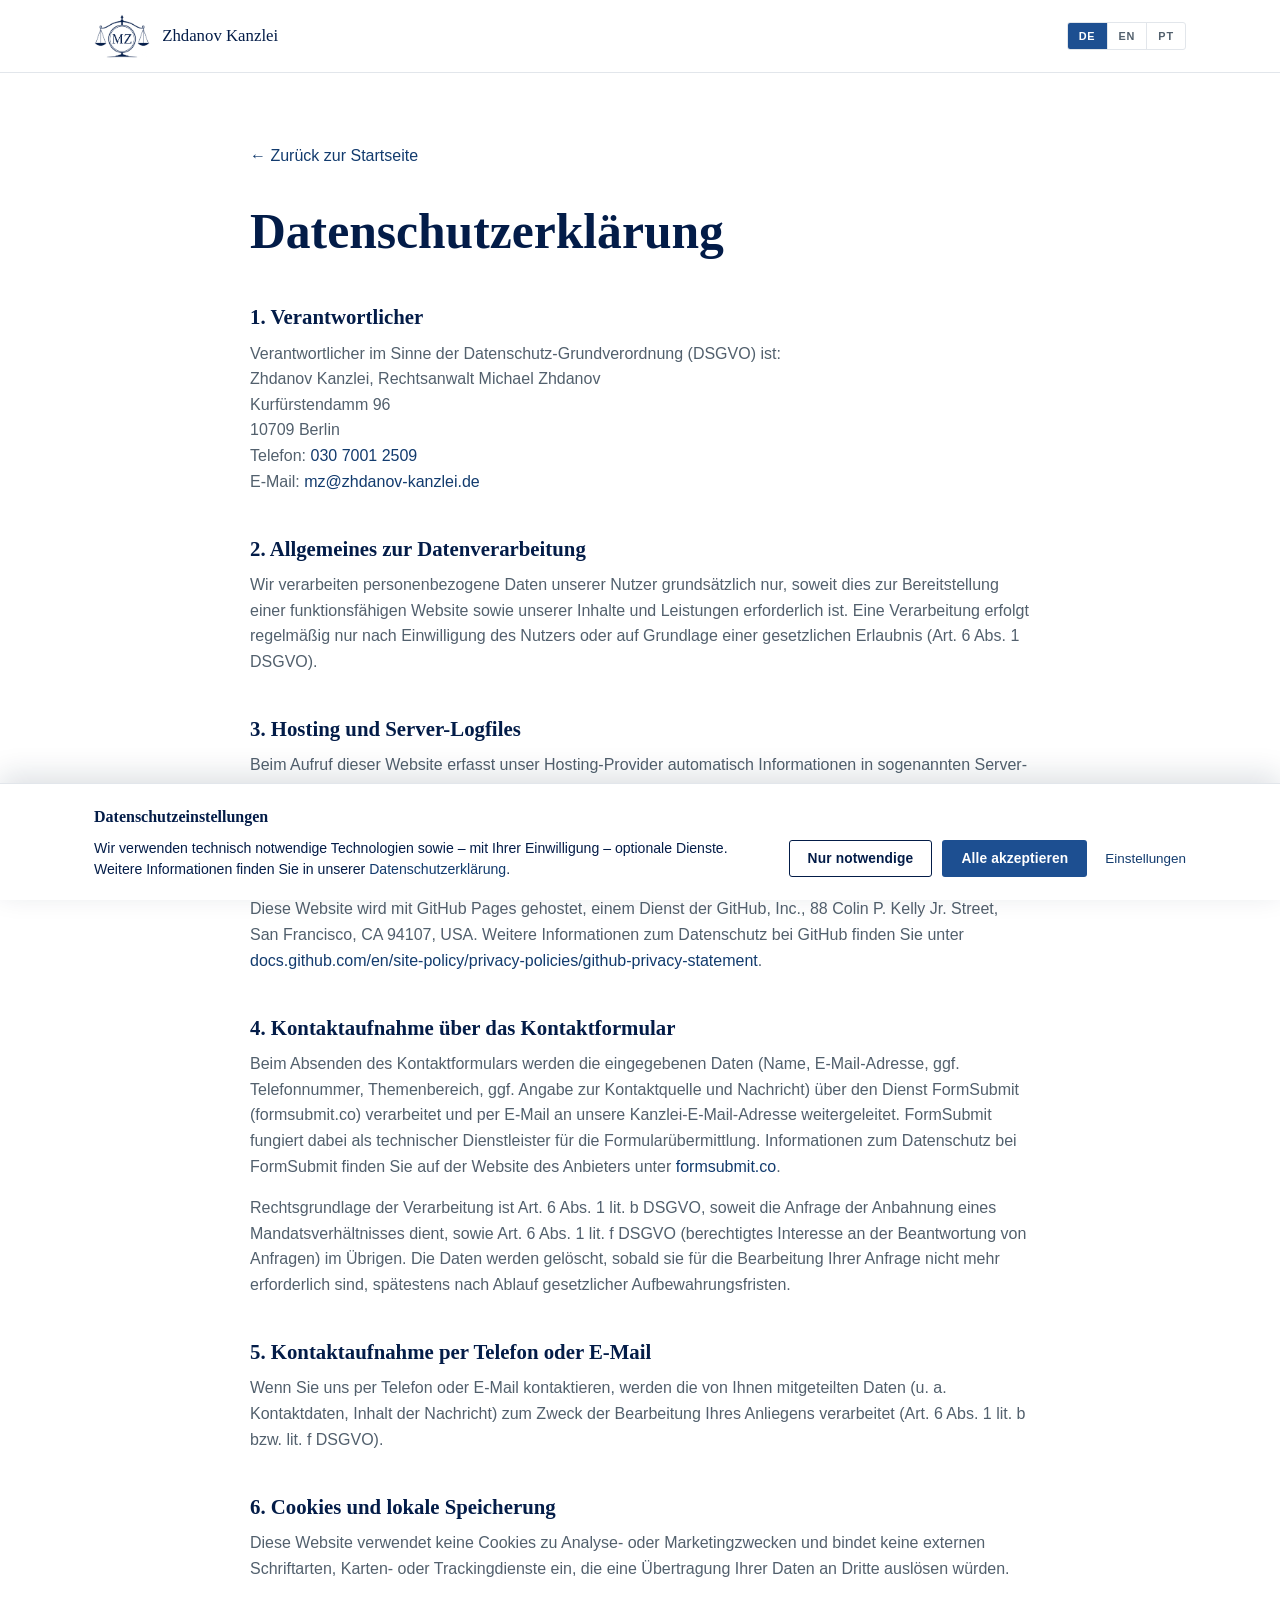
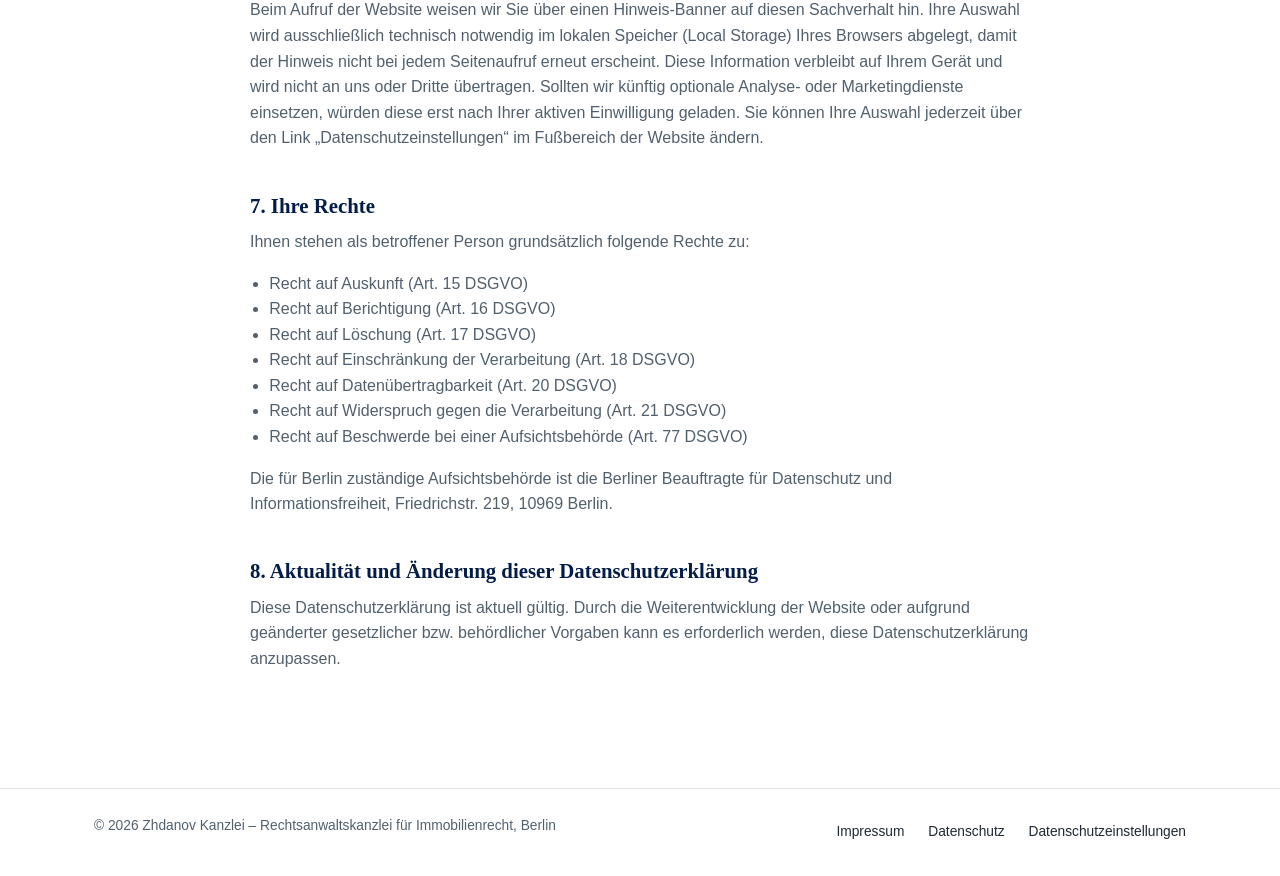
==== commit fa77f537: "Add optional "how did you find us" dropdown to the contact form New select#quelle, placed between Th" ====
--- a/datenschutz.html
+++ b/datenschutz.html
@@ -14,7 +14,7 @@
      so a visitor reading English never sees German being corrected. The language
      switch itself belongs to this site (js/lang-switch.js). -->
 <script src="https://transable.to/api/v1/plugin/plugin.js"
-        api-key="TRANSABLE_API_KEY"
+        api-key="tk_live_CvOdUk1Fodp35VfXiMOjjVQ9UwpByqF"
         data-selector="custom"
         data-source-lang="de"
         data-translate-ignore></script>
@@ -72,7 +72,8 @@
   <h2>4. Kontaktaufnahme über das Kontaktformular</h2>
   <p>
     Beim Absenden des Kontaktformulars werden die eingegebenen Daten (Name,
-    E-Mail-Adresse, ggf. Telefonnummer, Themenbereich und Nachricht) über den
+    E-Mail-Adresse, ggf. Telefonnummer, Themenbereich, ggf. Angabe zur
+    Kontaktquelle und Nachricht) über den
     Dienst FormSubmit (formsubmit.co) verarbeitet und per E-Mail an unsere
     Kanzlei-E-Mail-Adresse weitergeleitet. FormSubmit fungiert dabei als
     technischer Dienstleister für die Formularübermittlung. Informationen zum
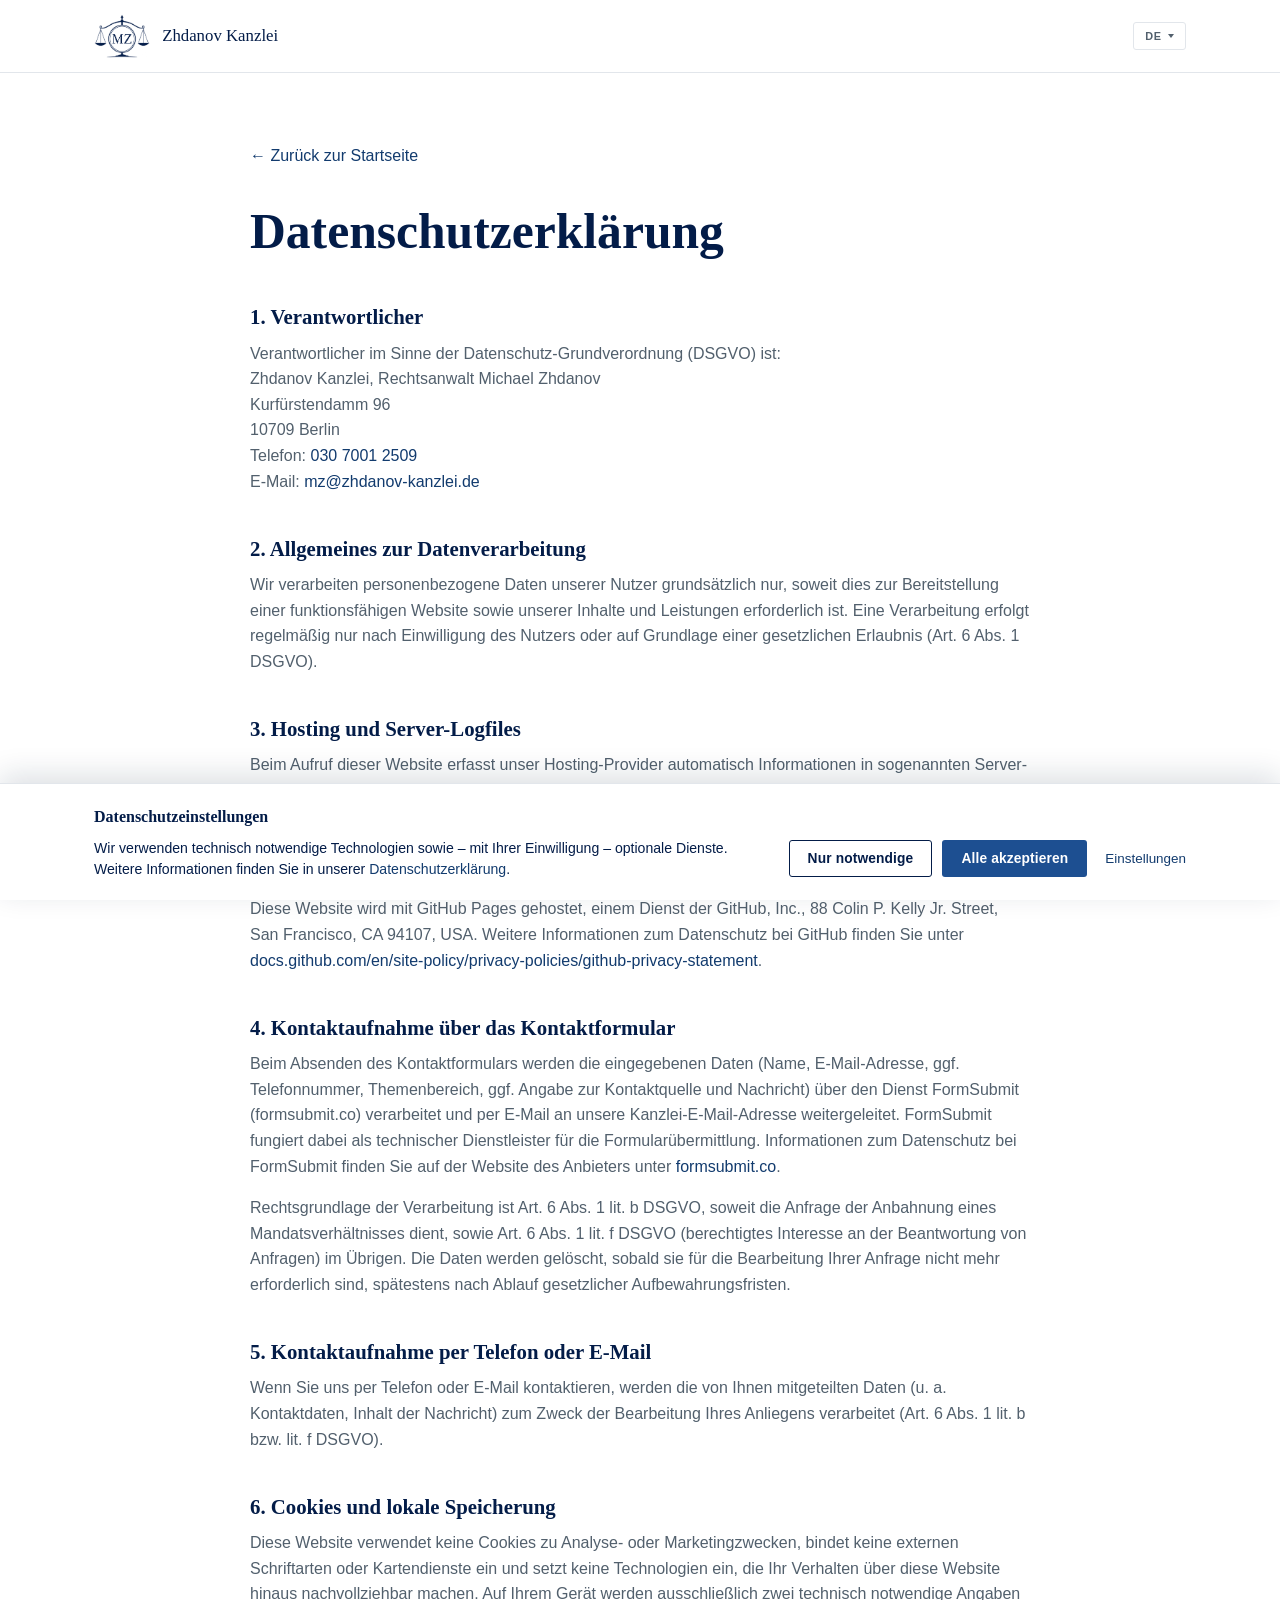
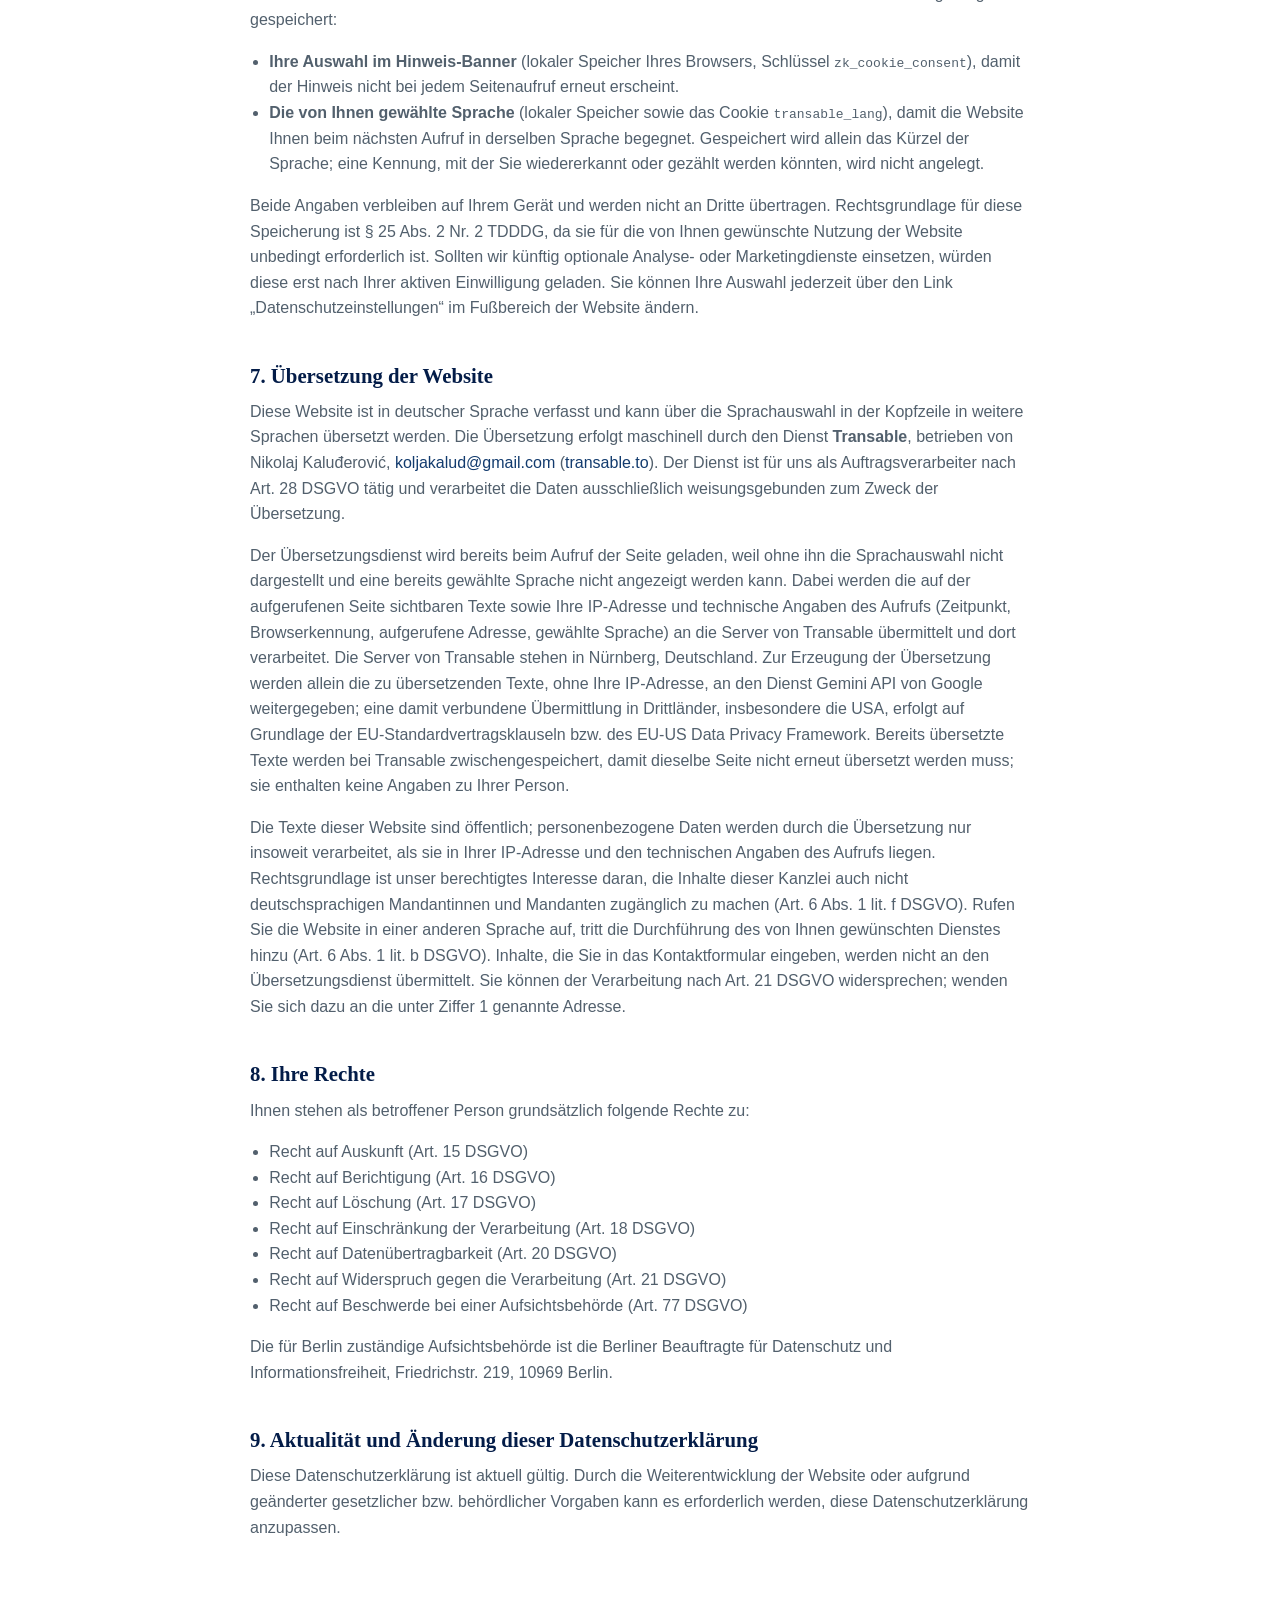
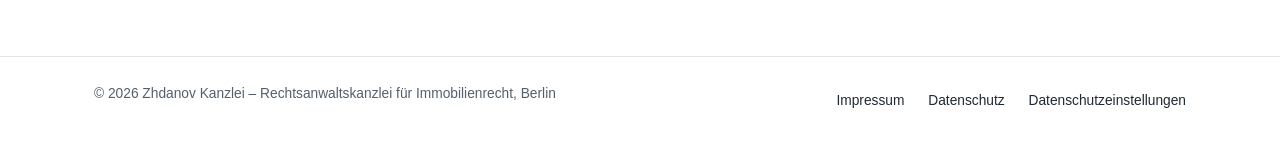
==== commit 1a91d23b: "Keep no identifier on the visitor's device, and say what the translation does Two things were true a" ====
--- a/datenschutz.html
+++ b/datenschutz.html
@@ -8,15 +8,25 @@
 <link rel="icon" type="image/png" sizes="32x32" href="img/favicon-32.png">
 <link rel="icon" type="image/png" sizes="16x16" href="img/favicon-16.png">
 <link rel="apple-touch-icon" sizes="180x180" href="img/favicon-180.png">
-<link rel="stylesheet" href="css/styles.css?v=2">
+<link rel="stylesheet" href="css/styles.css?v=3">
 <!-- Transable translates the page. Deliberately in the <head> and without
      async/defer: only there can the plugin hold the page before the first paint,
      so a visitor reading English never sees German being corrected. The language
-     switch itself belongs to this site (js/lang-switch.js). -->
+     switch itself belongs to this site (js/lang-switch.js).
+
+     It therefore runs before the cookie banner is answered, which is allowed
+     because of the flag below: data-visitor-analytics="off" stops the widget
+     storing or sending any identifier, so all that is left on the device is the
+     chosen language, and all that leaves the device is the page text plus the
+     IP of the request that translates it. That is the service the visitor asked
+     for (TDDDG s 25(2)(2)), and section 7 of datenschutz.html says so plainly.
+     Removing the flag would put a persistent id in the browser before consent
+     and make that section untrue. -->
 <script src="https://transable.to/api/v1/plugin/plugin.js"
         api-key="tk_live_CvOdUk1Fodp35VfXiMOjjVQ9UwpByqF"
         data-selector="custom"
         data-source-lang="de"
+        data-visitor-analytics="off"
         data-translate-ignore></script>
 </head>
 <body>
@@ -97,21 +107,71 @@
 
   <h2>6. Cookies und lokale Speicherung</h2>
   <p>
-    Diese Website verwendet keine Cookies zu Analyse- oder Marketingzwecken und bindet
-    keine externen Schriftarten, Karten- oder Trackingdienste ein, die eine Übertragung
-    Ihrer Daten an Dritte auslösen würden.
-  </p>
-  <p>
-    Beim Aufruf der Website weisen wir Sie über einen Hinweis-Banner auf diesen Sachverhalt
-    hin. Ihre Auswahl wird ausschließlich technisch notwendig im lokalen Speicher (Local
-    Storage) Ihres Browsers abgelegt, damit der Hinweis nicht bei jedem Seitenaufruf erneut
-    erscheint. Diese Information verbleibt auf Ihrem Gerät und wird nicht an uns oder Dritte
-    übertragen. Sollten wir künftig optionale Analyse- oder Marketingdienste einsetzen, würden
-    diese erst nach Ihrer aktiven Einwilligung geladen. Sie können Ihre Auswahl jederzeit über
-    den Link &bdquo;Datenschutzeinstellungen&ldquo; im Fußbereich der Website ändern.
-  </p>
-
-  <h2>7. Ihre Rechte</h2>
+    Diese Website verwendet keine Cookies zu Analyse- oder Marketingzwecken, bindet keine
+    externen Schriftarten oder Kartendienste ein und setzt keine Technologien ein, die Ihr
+    Verhalten über diese Website hinaus nachvollziehbar machen. Auf Ihrem Gerät werden
+    ausschließlich zwei technisch notwendige Angaben gespeichert:
+  </p>
+  <ul>
+    <li>
+      <strong>Ihre Auswahl im Hinweis-Banner</strong> (lokaler Speicher Ihres Browsers,
+      Schlüssel <code>zk_cookie_consent</code>), damit der Hinweis nicht bei jedem
+      Seitenaufruf erneut erscheint.
+    </li>
+    <li>
+      <strong>Die von Ihnen gewählte Sprache</strong> (lokaler Speicher sowie das Cookie
+      <code>transable_lang</code>), damit die Website Ihnen beim nächsten Aufruf in
+      derselben Sprache begegnet. Gespeichert wird allein das Kürzel der Sprache; eine
+      Kennung, mit der Sie wiedererkannt oder gezählt werden könnten, wird nicht angelegt.
+    </li>
+  </ul>
+  <p>
+    Beide Angaben verbleiben auf Ihrem Gerät und werden nicht an Dritte übertragen.
+    Rechtsgrundlage für diese Speicherung ist § 25 Abs. 2 Nr. 2 TDDDG, da sie für die
+    von Ihnen gewünschte Nutzung der Website unbedingt erforderlich ist. Sollten wir
+    künftig optionale Analyse- oder Marketingdienste einsetzen, würden diese erst nach
+    Ihrer aktiven Einwilligung geladen. Sie können Ihre Auswahl jederzeit über den Link
+    &bdquo;Datenschutzeinstellungen&ldquo; im Fußbereich der Website ändern.
+  </p>
+
+  <h2>7. Übersetzung der Website</h2>
+  <p>
+    Diese Website ist in deutscher Sprache verfasst und kann über die Sprachauswahl in der
+    Kopfzeile in weitere Sprachen übersetzt werden. Die Übersetzung erfolgt maschinell
+    durch den Dienst <strong>Transable</strong>, betrieben von Nikolaj Kaluđerović,
+    <a href="mailto:koljakalud@gmail.com">koljakalud@gmail.com</a>
+    (<a href="https://transable.to" rel="noopener" target="_blank">transable.to</a>). Der
+    Dienst ist für uns als Auftragsverarbeiter nach Art. 28 DSGVO tätig und verarbeitet
+    die Daten ausschließlich weisungsgebunden zum Zweck der Übersetzung.
+  </p>
+  <p>
+    Der Übersetzungsdienst wird bereits beim Aufruf der Seite geladen, weil ohne ihn die
+    Sprachauswahl nicht dargestellt und eine bereits gewählte Sprache nicht angezeigt
+    werden kann. Dabei werden die auf der aufgerufenen Seite sichtbaren Texte sowie Ihre
+    IP-Adresse und technische Angaben des Aufrufs (Zeitpunkt, Browserkennung, aufgerufene
+    Adresse, gewählte Sprache) an die Server von Transable übermittelt und dort
+    verarbeitet. Die Server von Transable stehen in Nürnberg, Deutschland. Zur Erzeugung
+    der Übersetzung werden allein die zu übersetzenden Texte, ohne Ihre IP-Adresse,
+    an den Dienst Gemini API von Google weitergegeben; eine damit verbundene Übermittlung
+    in Drittländer, insbesondere die USA, erfolgt auf Grundlage der
+    EU-Standardvertragsklauseln bzw. des EU-US Data Privacy Framework. Bereits übersetzte
+    Texte werden bei Transable zwischengespeichert, damit dieselbe Seite nicht erneut
+    übersetzt werden muss; sie enthalten keine Angaben zu Ihrer Person.
+  </p>
+  <p>
+    Die Texte dieser Website sind öffentlich; personenbezogene Daten werden durch die
+    Übersetzung nur insoweit verarbeitet, als sie in Ihrer IP-Adresse und den technischen
+    Angaben des Aufrufs liegen. Rechtsgrundlage ist unser berechtigtes Interesse daran, die
+    Inhalte dieser Kanzlei auch nicht deutschsprachigen Mandantinnen und Mandanten
+    zugänglich zu machen (Art. 6 Abs. 1 lit. f DSGVO). Rufen Sie die Website in einer
+    anderen Sprache auf, tritt die Durchführung des von Ihnen gewünschten Dienstes hinzu
+    (Art. 6 Abs. 1 lit. b DSGVO). Inhalte, die Sie in das Kontaktformular eingeben, werden
+    nicht an den Übersetzungsdienst übermittelt. Sie können der Verarbeitung nach
+    Art. 21 DSGVO widersprechen; wenden Sie sich dazu an die unter Ziffer 1 genannte
+    Adresse.
+  </p>
+
+  <h2>8. Ihre Rechte</h2>
   <p>Ihnen stehen als betroffener Person grundsätzlich folgende Rechte zu:</p>
   <ul>
     <li>Recht auf Auskunft (Art. 15 DSGVO)</li>
@@ -127,7 +187,7 @@
     Datenschutz und Informationsfreiheit, Friedrichstr. 219, 10969 Berlin.
   </p>
 
-  <h2>8. Aktualität und Änderung dieser Datenschutzerklärung</h2>
+  <h2>9. Aktualität und Änderung dieser Datenschutzerklärung</h2>
   <p>
     Diese Datenschutzerklärung ist aktuell gültig. Durch die Weiterentwicklung der
     Website oder aufgrund geänderter gesetzlicher bzw. behördlicher Vorgaben kann es
@@ -173,8 +233,10 @@
             <span class="cookie-category-status">Immer aktiv</span>
           </div>
           <p class="cookie-category-desc">
-            Erforderlich für den grundlegenden Betrieb der Website, z.&nbsp;B. um Ihre
-            Cookie-Einstellungen zu speichern.
+            Erforderlich für den grundlegenden Betrieb der Website: um Ihre Auswahl in
+            diesem Hinweis zu speichern und um sich die von Ihnen gewählte Sprache zu
+            merken. Eine Kennung, mit der Sie wiedererkannt werden könnten, wird dabei
+            nicht angelegt.
           </p>
         </div>
         <p class="cookie-settings-note">
@@ -191,6 +253,6 @@
 
 <script src="js/cookie-consent.js"></script>
 <script src="js/script.js"></script>
-<script src="js/lang-switch.js"></script>
+<script src="js/lang-switch.js?v=3"></script>
 </body>
 </html>
--- a/css/styles.css
+++ b/css/styles.css
@@ -212,20 +212,27 @@
 }
 
 /* ---------- Language switch ---------- */
+/* One shape at every language count and every width: a code-width trigger and a
+   dropdown. The wrapper carries no border and does not clip, because the menu
+   hangs outside it — an earlier version bordered the wrapper and set
+   overflow:hidden, which cut the menu off at the trigger's edge and made it
+   impossible to click. The border lives on the trigger instead. */
 .lang-switch {
+  position: relative;
   display: inline-flex;
-  border: 1px solid var(--border);
-  border-radius: var(--radius);
-  overflow: hidden;
   flex-shrink: 0;
 }
 /* On the legal pages the switch is alone in the header beside the logo, so it
    has to push itself to the right edge. */
 .lang-switch:last-child { margin-left: auto; }
 
-.lang-switch__option {
+.lang-switch__trigger {
+  display: inline-flex;
+  align-items: center;
+  gap: 6px;
   background: transparent;
-  border: none;
+  border: 1px solid var(--border);
+  border-radius: var(--radius);
   padding: 7px 11px;
   font-family: inherit;
   font-size: 0.68rem;
@@ -236,25 +243,62 @@
   cursor: pointer;
   transition: background 0.15s ease, color 0.15s ease;
 }
-.lang-switch__option + .lang-switch__option { border-left: 1px solid var(--border); }
-
-.lang-switch__option:hover {
-  background: var(--bg-alt);
+.lang-switch__trigger:hover { background: var(--bg-alt); color: var(--text); }
+/* Same fill as .btn-primary, so the open control reads as one of the site's
+   own buttons. */
+.lang-switch__trigger[aria-expanded="true"] { background: var(--gold); color: var(--white); }
+.lang-switch__trigger:focus-visible { outline: 2px solid var(--gold); outline-offset: -2px; }
+
+.lang-switch__caret {
+  width: 0;
+  height: 0;
+  border-left: 3.5px solid transparent;
+  border-right: 3.5px solid transparent;
+  border-top: 4px solid currentColor;
+}
+
+.lang-switch__menu {
+  position: absolute;
+  top: calc(100% + 6px);
+  right: 0;
+  z-index: 60;
+  min-width: 190px;
+  max-height: min(340px, 60vh);
+  overflow-y: auto;
+  display: flex;
+  flex-direction: column;
+  padding: 4px;
+  background: var(--white);
+  border: 1px solid var(--border);
+  border-radius: var(--radius);
+  box-shadow: 0 14px 34px rgba(16, 33, 63, 0.14);
+}
+
+/* display:flex on the menu overrides the hidden attribute, so without this the
+   list hangs open under the header from the moment the page loads. */
+.lang-switch__menu[hidden] { display: none; }
+
+/* Each row is the language's own name in its own script, at reading size and
+   not uppercased: "Русский" and "Português" are names, not abbreviations. */
+.lang-switch__item {
+  display: block;
+  width: 100%;
+  padding: 8px 12px;
+  border: none;
+  border-radius: calc(var(--radius) - 2px);
+  background: transparent;
+  font-family: inherit;
+  font-size: 0.86rem;
+  line-height: 1.3;
   color: var(--text);
-}
-
-/* Same fill as .btn-primary: the active language reads as one of the site's
-   own buttons. Declared after :hover so it also holds while hovered. */
-.lang-switch__option.is-active {
-  background: var(--gold);
-  color: var(--white);
-  cursor: default;
-}
-
-.lang-switch__option:focus-visible {
-  outline: 2px solid var(--gold);
-  outline-offset: -2px;
-}
+  text-align: left;
+  white-space: nowrap;
+  cursor: pointer;
+  transition: background 0.15s ease, color 0.15s ease;
+}
+.lang-switch__item:hover { background: var(--bg-alt); }
+.lang-switch__item:focus-visible { outline: 2px solid var(--gold); outline-offset: -2px; }
+.lang-switch__item.is-active { background: var(--gold); color: var(--white); cursor: default; }
 
 /* ---------- Hero ---------- */
 .hero {
@@ -826,7 +870,8 @@
   .header-phone { display: none; }
   .header-inner { gap: 14px; }
   .lang-switch { margin-left: auto; }
-  .lang-switch__option { padding: 6px 9px; }
+  .lang-switch__trigger { padding: 6px 9px; }
+  .lang-switch__menu { min-width: 172px; }
   .form-row-split { grid-template-columns: 1fr; }
   .section { padding: 60px 0; }
 
